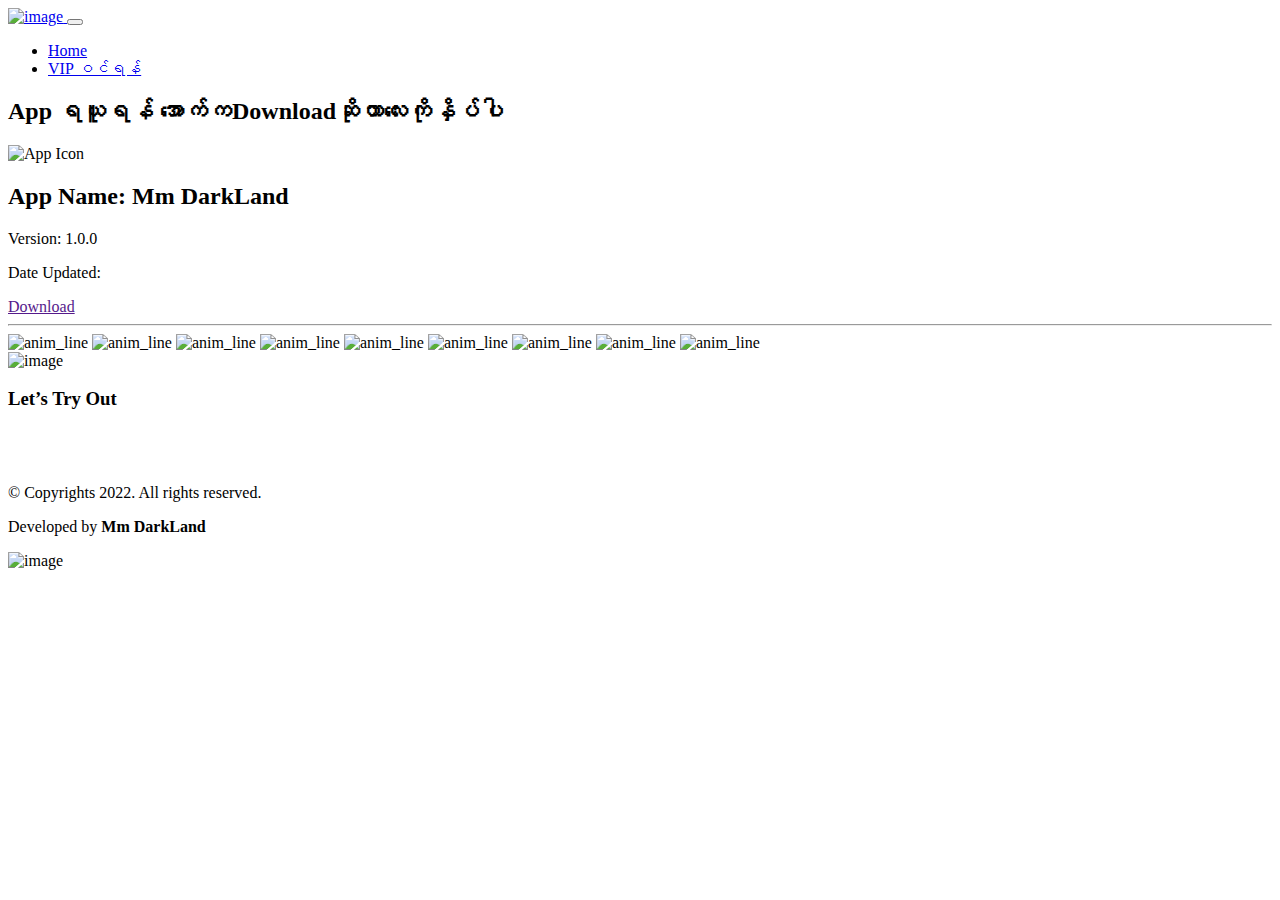
==== download.html @ 2c6a20ab "Rename download to download.html" ====
<!DOCTYPE html>
<html lang="en">
<head>
    
    <meta charset="UTF-8">
    <meta http-equiv="X-UA-Compatible" content="IE=edge">
    <meta name="viewport" content="width=device-width, initial-scale=1.0">
    <title>Mm DarkLand</title>

    <link rel="shortcut icon" href="templates/frontend/images/app_logo_pro.png" type="image/x-icon">
    
    <!-- icofont-css-link -->
<link rel="stylesheet" href="/templates/frontend/css/icofont.min.css">
<!-- Owl-Carosal-Style-link -->
<link rel="stylesheet" href="/templates/frontend/css/owl.carousel.min.css">
<!-- Bootstrap-Style-link -->
<link rel="stylesheet" href="/templates/frontend/css/bootstrap.min.css">
<!-- Aos-Style-link -->
<link rel="stylesheet" href="/templates/frontend/css/aos.css">
<!-- Coustome-Style-link -->									
<link rel="stylesheet" href="/templates/frontend/css/style.css">
<!-- Responsive-Style-link -->
<link rel="stylesheet" href="/templates/frontend/css/responsive.css">		
<!-- Favicon -->						

<link rel="stylesheet" href="/templates/frontend/css/custom-style.css">
</head>

<body>
    <div class="page_wrapper">
        <!-- Preloader -->
        <div id="preloader">
            <div id="loader"></div>
        </div>
        
        <header>
    <div class="container">
        <!-- navigation bar -->
        <nav class="navbar navbar-expand-lg">
            <a class="navbar-brand" href="/">
                <img src="templates/frontend/images/dl-logo-dark.png" alt="image" >
            </a>
            <button class="navbar-toggler" type="button" data-toggle="collapse" data-target="#navbarSupportedContent"
            aria-controls="navbarSupportedContent" aria-expanded="false" aria-label="Toggle navigation">
            <span class="navbar-toggler-icon">
                <!-- <i class="icofont-navigation-menu ico_menu"></i> -->
                <div class="toggle-wrap">
                    <span class="toggle-bar"></span>
                </div>
            </span>
        </button>
        
        <div class="collapse navbar-collapse" id="navbarSupportedContent">
            <ul class="navbar-nav ml-auto">
                
                <li class="nav-item has_dropdown">
                    <a class="nav-link" href="/">Home</a>
                </li>
                <li class="nav-item">
                    <a class="nav-link" href="vip.html">VIP ဝင်ရန်</a>
                </li>
              
                
            </ul>
        </div>
    </nav>
    <!-- navigation end -->
</div>
</header>            <section class="row_am about_app_section">
    <div class="container">
        <div class="row">
            <div class="col-lg-12 download-section">
                <div class="section_title text-center" data-aos="fade-up" data-aos-duration="1500" data-aos-delay="100">
                    <h2 class="android-title"> App ရယူရန် အောက်ကDownloadဆိုတာလေးကိုနှိပ်ပါ</h2>
                </div>
                
                    <div class="downloadcard">
                        <img src="templates/frontend/images/app_logo_pro.png" alt="App Icon" class="app-icon">
                        <h2>App Name: Mm DarkLand</h2>
                        <p>Version: 1.0.0</p>
                        <p>Date Updated: <!-- Add the actual date here --></p>
                        <a href="" class="download-button">Download</a>
                    </div>

           
            </div>
        </div>

        <hr>

       
    </div>
</section>
    
<footer>
    <div class="top_footer" id="contact">
        <!-- animation line -->
        <div class="anim_line dark_bg">
            <span><img src="templates/frontend/images/anim_line.png" alt="anim_line"></span>
            <span><img src="templates/frontend/images/anim_line.png" alt="anim_line"></span>
            <span><img src="templates/frontend/images/anim_line.png" alt="anim_line"></span>
            <span><img src="templates/frontend/images/anim_line.png" alt="anim_line"></span>
            <span><img src="templates/frontend/images/anim_line.png" alt="anim_line"></span>
            <span><img src="templates/frontend/images/anim_line.png" alt="anim_line"></span>
            <span><img src="templates/frontend/images/anim_line.png" alt="anim_line"></span>
            <span><img src="templates/frontend/images/anim_line.png" alt="anim_line"></span>
            <span><img src="templates/frontend/images/anim_line.png" alt="anim_line"></span>
        </div>
        <!-- container start -->
        <div class="container">
            <!-- row start -->
            <div class="row">
                <!-- footer link 1 -->
                <div class="col-lg-4 col-md-6 col-12">
                    <div class="abt_side">
                        <div class="logo"> <img src="templates/frontend/images/dl-logo-light.png" alt="image" ></div>
                    </div>
                </div>
                
              
                
               
                
                <!-- footer link 4 -->
                <div class="col-lg-2 col-md-6 col-12">
                    <div class="">
                        <h3>Let’s Try Out</h3>
                        

                        <div style="margin-top: 40px;">
                            <div>
                                <a class="" href="/download.html">
                                    <img class="footer-download" src="/templates/frontend/images/site/apk-direct-download.png" alt="">
                                </a>
                            </div>
                            
                        </div>

                        
                    </div>
                </div>
            </div>
            <!-- row end -->
        </div>
        <!-- container end -->
    </div>
    
    <!-- last footer -->
    <div class="bottom_footer">
        <!-- container start -->
        <div class="container">
            <!-- row start -->
            <div class="row">
                <div class="col-md-6">
                    <p style="color: black;">© Copyrights 2022. All rights reserved.</p>
                </div>
                <div class="col-md-6">
                    <p class="developer_text" style="color: black;">Developed by <b>Mm DarkLand</b></p>
                </div>
            </div>
            <!-- row end -->
        </div>
        <!-- container end -->
    </div>
    
    <!-- go top button -->
    <div class="go_top">
        <span><img src="templates/frontend/images/go_top.png" alt="image" ></span>
    </div>
</footer>
<!-- Footer-Section end -->        
        <div class="purple_backdrop"></div>
    </div>
    
    <!-- Jquery-js-Link -->
<script data-cfasync="false" src="/cdn-cgi/scripts/5c5dd728/cloudflare-static/email-decode.min.js"></script><script src="/templates/frontend/js/jquery.js"></script>
<!-- owl-js-Link -->
<script src="/templates/frontend/js/owl.carousel.min.js"></script>
<!-- bootstrap-js-Link -->
<script src="/templates/frontend/js/bootstrap.min.js"></script>
<!-- aos-js-Link -->
<script src="/templates/frontend/js/aos.js"></script>
<!-- main-js-Link -->
<script src="/templates/frontend/js/main.js"></script>    </body>
</html>
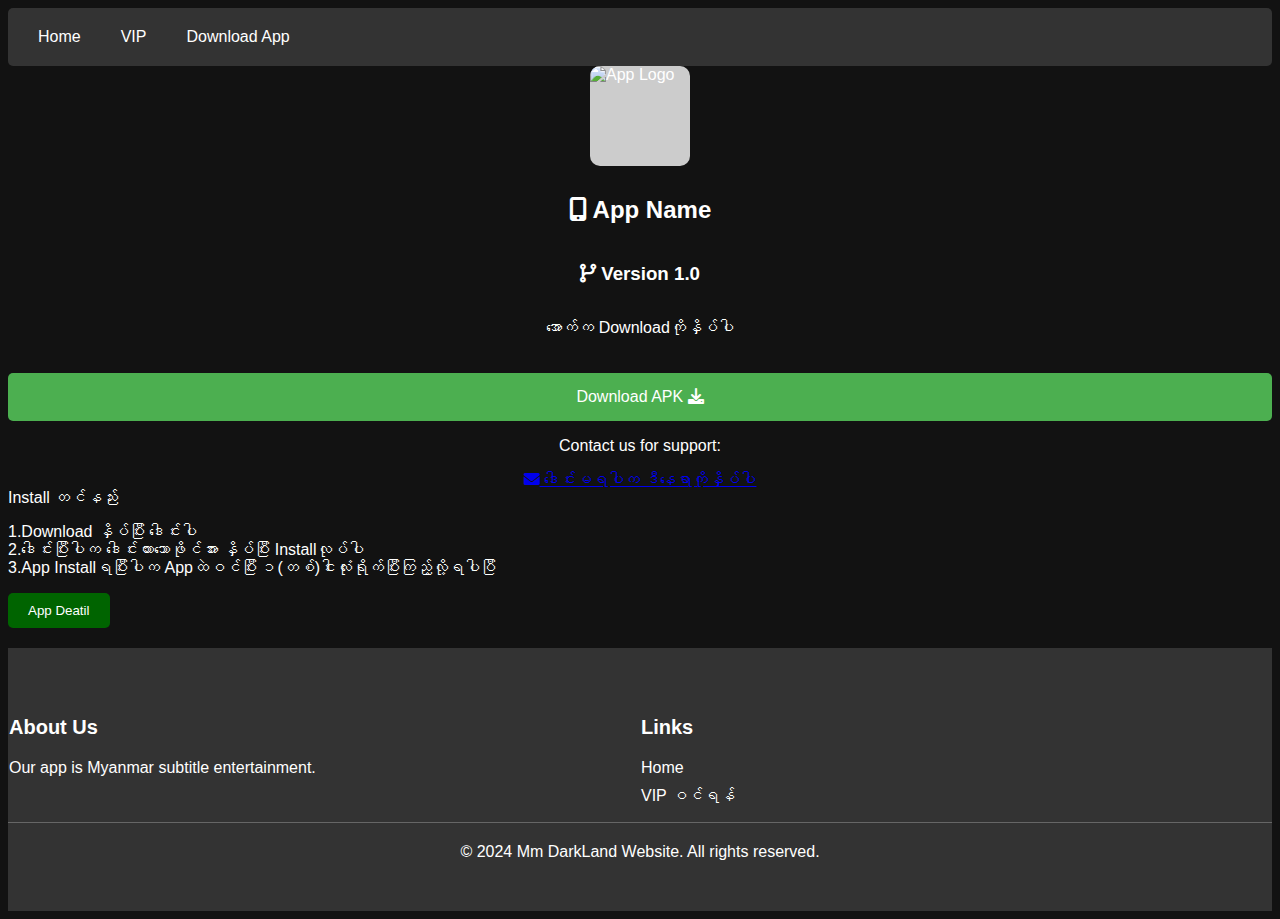
==== commit 5c0f00e6: "main" ====
--- a/download.html
+++ b/download.html
@@ -1,185 +1,96 @@
 <!DOCTYPE html>
 <html lang="en">
 <head>
-    
     <meta charset="UTF-8">
-    <meta http-equiv="X-UA-Compatible" content="IE=edge">
     <meta name="viewport" content="width=device-width, initial-scale=1.0">
-    <title>Mm DarkLand</title>
-
-    <link rel="shortcut icon" href="templates/frontend/images/app_logo_pro.png" type="image/x-icon">
-    
-    <!-- icofont-css-link -->
-<link rel="stylesheet" href="/templates/frontend/css/icofont.min.css">
-<!-- Owl-Carosal-Style-link -->
-<link rel="stylesheet" href="/templates/frontend/css/owl.carousel.min.css">
-<!-- Bootstrap-Style-link -->
-<link rel="stylesheet" href="/templates/frontend/css/bootstrap.min.css">
-<!-- Aos-Style-link -->
-<link rel="stylesheet" href="/templates/frontend/css/aos.css">
-<!-- Coustome-Style-link -->									
-<link rel="stylesheet" href="/templates/frontend/css/style.css">
-<!-- Responsive-Style-link -->
-<link rel="stylesheet" href="/templates/frontend/css/responsive.css">		
-<!-- Favicon -->						
-
-<link rel="stylesheet" href="/templates/frontend/css/custom-style.css">
+    <title>Mm DarkLand Pro 2024</title>
+    <meta name="description" content="မြန်မာစာတန်းထိုး ဇာတ်လမ်းများ ၊ ၁၈+ စာတန်းထိုးဇာတ်လမ်းများကို App တစ်ခုထဲမှာ တစ်စုတစ်စည်းထဲ ရယူကြည့်ရှုလိုက်ပါ ။">
+    <link rel="icon" type="image/x-icon" href="src/images/favicon.ico">
+    <link rel="stylesheet" href="css/styles.css">
+    <link rel="stylesheet" href="https://cdnjs.cloudflare.com/ajax/libs/font-awesome/6.0.0/css/all.min.css">
 </head>
-
 <body>
-    <div class="page_wrapper">
-        <!-- Preloader -->
-        <div id="preloader">
-            <div id="loader"></div>
+    <nav class="menu">
+        <div class="menu-toggle">
+            <div class="bar"></div>
+            <div class="bar"></div>
+            <div class="bar"></div>
         </div>
-        
-        <header>
-    <div class="container">
-        <!-- navigation bar -->
-        <nav class="navbar navbar-expand-lg">
-            <a class="navbar-brand" href="/">
-                <img src="templates/frontend/images/dl-logo-dark.png" alt="image" >
-            </a>
-            <button class="navbar-toggler" type="button" data-toggle="collapse" data-target="#navbarSupportedContent"
-            aria-controls="navbarSupportedContent" aria-expanded="false" aria-label="Toggle navigation">
-            <span class="navbar-toggler-icon">
-                <!-- <i class="icofont-navigation-menu ico_menu"></i> -->
-                <div class="toggle-wrap">
-                    <span class="toggle-bar"></span>
-                </div>
-            </span>
-        </button>
-        
-        <div class="collapse navbar-collapse" id="navbarSupportedContent">
-            <ul class="navbar-nav ml-auto">
-                
-                <li class="nav-item has_dropdown">
-                    <a class="nav-link" href="/">Home</a>
-                </li>
-                <li class="nav-item">
-                    <a class="nav-link" href="vip.html">VIP ဝင်ရန်</a>
-                </li>
-              
-                
-            </ul>
+        <div class="menu-items">
+            <a href="index.html" class="menu-item">Home</a>
+            <a  href="/vipmember.html" class="menu-item">VIP</a>
+            <a href="/download.html" class="menu-item">Download App</a>
         </div>
     </nav>
-    <!-- navigation end -->
-</div>
-</header>            <section class="row_am about_app_section">
-    <div class="container">
-        <div class="row">
-            <div class="col-lg-12 download-section">
-                <div class="section_title text-center" data-aos="fade-up" data-aos-duration="1500" data-aos-delay="100">
-                    <h2 class="android-title"> App ရယူရန် အောက်ကDownloadဆိုတာလေးကိုနှိပ်ပါ</h2>
-                </div>
-                
-                    <div class="downloadcard">
-                        <img src="templates/frontend/images/app_logo_pro.png" alt="App Icon" class="app-icon">
-                        <h2>App Name: Mm DarkLand</h2>
-                        <p>Version: 1.0.0</p>
-                        <p>Date Updated: <!-- Add the actual date here --></p>
-                        <a href="" class="download-button">Download</a>
-                    </div>
+    
+    <div class="card">
+        <!-- App Logo -->
+        <img class="download_app_logo" src="src/images/app_logo_pro.png" alt="App Logo">
+        
+        <!-- App Name with Icon -->
+        <h2><i class="fas fa-mobile-alt"></i> App Name</h2>
+        
+        <!-- App Version Name with Icon -->
+        <h3><i class="fas fa-code-branch"></i> Version 1.0</h3>
+        
+        <!-- Paragraph Tag -->
+        <p>အောက်က Downloadကိုနှိပ်ပါ</p>
+        
+        <!-- Download Button with Icon -->
+        <button class="download-btn" id="downloadBtn">Download APK <i class="fas fa-download"></i></button>
+        
+        <!-- Second Paragraph Tag -->
+        <p>Contact us for support:</p>
+        
+        <!-- Contact Us Button with Icon -->
+        <a href="contact_url" class="contact-btn" id="contactBtn"><i class="fas fa-envelope"></i> ‌ဒေါင်းမရပါက ဒီနေရာကိုနှိပ်ပါ</a>
 
+    </div>
+
+
+    
+    <div class="about-app">
+        <h3‌>Install တင်နည်း</h3>
+        <p>1.Download နှိပ်ပြီး ဒေါင်းပါ<br/>
+           2.‌ဒေါင်းပြီးပါက ဒေါင်းထားသောဖိုင်အား နှိပ်ပြီး Installလုပ်ပါ<br/>
+           3.App Installရပြီးပါက Appထဲဝင်ပြီး ၁(တစ်)ငါးလုံးရိုက်ပြီးကြည့်လို့ရပါပြီ
+        </p>
+        <button id="aboutAppBtn">App Deatil</button>
+    </div>
+    <div id="aboutAppDialog" class="aboutAppDialog">
+        <h3>About This App</h3>
+        <p>Myanmar Subtitile Appliction for you!</p>
+        <p>*The Best of Myanmar</p>
+        <p>*Watch and Download Movies Easy</p>
+        <p>*VIP members are Boss.</p>
+        <button id="closeAboutAppDialog">Close</button>
+    </div>
+ 
+ 
+    
+ 
+    <footer class="footer">
+        <div class="footer-content">
+            <div class="footer-section">
+                <h2>About Us</h2>
+                <p>Our app is Myanmar subtitle entertainment.</p>
+            </div>
+            <div class="footer-section">
+                <h2>Links</h2>
+                <ul>
+                    <li><a href="/index.html">Home</a></li>
+                    <li><a href="/vipmember.html">VIP ဝင်ရန်</a></li>
+                  
+                </ul>
+            </div>
+            
+        </div>
+        <div class="footer-bottom">
+            &copy; 2024 Mm DarkLand Website. All rights reserved.
            
-            </div>
         </div>
-
-        <hr>
-
-       
-    </div>
-</section>
+    </footer>
     
-<footer>
-    <div class="top_footer" id="contact">
-        <!-- animation line -->
-        <div class="anim_line dark_bg">
-            <span><img src="templates/frontend/images/anim_line.png" alt="anim_line"></span>
-            <span><img src="templates/frontend/images/anim_line.png" alt="anim_line"></span>
-            <span><img src="templates/frontend/images/anim_line.png" alt="anim_line"></span>
-            <span><img src="templates/frontend/images/anim_line.png" alt="anim_line"></span>
-            <span><img src="templates/frontend/images/anim_line.png" alt="anim_line"></span>
-            <span><img src="templates/frontend/images/anim_line.png" alt="anim_line"></span>
-            <span><img src="templates/frontend/images/anim_line.png" alt="anim_line"></span>
-            <span><img src="templates/frontend/images/anim_line.png" alt="anim_line"></span>
-            <span><img src="templates/frontend/images/anim_line.png" alt="anim_line"></span>
-        </div>
-        <!-- container start -->
-        <div class="container">
-            <!-- row start -->
-            <div class="row">
-                <!-- footer link 1 -->
-                <div class="col-lg-4 col-md-6 col-12">
-                    <div class="abt_side">
-                        <div class="logo"> <img src="templates/frontend/images/dl-logo-light.png" alt="image" ></div>
-                    </div>
-                </div>
-                
-              
-                
-               
-                
-                <!-- footer link 4 -->
-                <div class="col-lg-2 col-md-6 col-12">
-                    <div class="">
-                        <h3>Let’s Try Out</h3>
-                        
-
-                        <div style="margin-top: 40px;">
-                            <div>
-                                <a class="" href="/download.html">
-                                    <img class="footer-download" src="/templates/frontend/images/site/apk-direct-download.png" alt="">
-                                </a>
-                            </div>
-                            
-                        </div>
-
-                        
-                    </div>
-                </div>
-            </div>
-            <!-- row end -->
-        </div>
-        <!-- container end -->
-    </div>
-    
-    <!-- last footer -->
-    <div class="bottom_footer">
-        <!-- container start -->
-        <div class="container">
-            <!-- row start -->
-            <div class="row">
-                <div class="col-md-6">
-                    <p style="color: black;">© Copyrights 2022. All rights reserved.</p>
-                </div>
-                <div class="col-md-6">
-                    <p class="developer_text" style="color: black;">Developed by <b>Mm DarkLand</b></p>
-                </div>
-            </div>
-            <!-- row end -->
-        </div>
-        <!-- container end -->
-    </div>
-    
-    <!-- go top button -->
-    <div class="go_top">
-        <span><img src="templates/frontend/images/go_top.png" alt="image" ></span>
-    </div>
-</footer>
-<!-- Footer-Section end -->        
-        <div class="purple_backdrop"></div>
-    </div>
-    
-    <!-- Jquery-js-Link -->
-<script data-cfasync="false" src="/cdn-cgi/scripts/5c5dd728/cloudflare-static/email-decode.min.js"></script><script src="/templates/frontend/js/jquery.js"></script>
-<!-- owl-js-Link -->
-<script src="/templates/frontend/js/owl.carousel.min.js"></script>
-<!-- bootstrap-js-Link -->
-<script src="/templates/frontend/js/bootstrap.min.js"></script>
-<!-- aos-js-Link -->
-<script src="/templates/frontend/js/aos.js"></script>
-<!-- main-js-Link -->
-<script src="/templates/frontend/js/main.js"></script>    </body>
+    <script src="js/download_script.js"></script>
+</body>
 </html>
--- a/css/styles.css
+++ b/css/styles.css
@@ -0,0 +1,552 @@
+/* General styles */
+body {
+    background-color: #121212; /* Dark blue background */
+    color: #fff; /* White text */
+    font-family: Arial, sans-serif;
+}
+.menu {
+    display: flex;
+    justify-content: space-between;
+    align-items: center;
+    background-color: #333; /* Menu background color */
+    padding: 10px;
+    border-radius: 5px;
+
+    
+}
+
+.menu-toggle {
+    display: none; /* Hide toggle icon by default */
+    flex-direction: column;
+    justify-content: space-between;
+    width: 30px;
+    height: 20px;
+    cursor: pointer;
+}
+
+.bar {
+    width: 100%;
+    height: 3px;
+    background-color: #fff; /* Toggle icon color */
+}
+
+.menu-items {
+    display: flex;
+}
+
+.menu-item {
+    text-decoration: none;
+    color: #fff; /* Text color */
+    padding: 10px 20px;
+    transition: background-color 0.3s;
+}
+
+.menu-item:hover {
+    background-color: #555; /* Hover background color */
+}
+
+/* Media query for responsive design */
+@media screen and (max-width: 600px) {
+    .menu-items {
+        display: none; /* Hide menu items on small screens by default */
+        flex-direction: column;
+        align-items: stretch;
+    }
+
+    .menu-items.active {
+        display: flex; /* Show menu items when menu is active */
+    }
+
+    .menu-toggle {
+        display: flex; /* Show toggle icon on small screens */
+    }
+
+    .menu-toggle.active .bar:nth-child(1) {
+        transform: translateY(5px) rotate(45deg);
+    }
+
+    .menu-toggle.active .bar:nth-child(2) {
+        opacity: 0;
+    }
+
+    .menu-toggle.active .bar:nth-child(3) {
+        transform: translateY(-5px) rotate(-45deg);
+    }
+}
+
+
+.app-info {
+    display: flex;
+    margin-top: 10px;
+    align-items: center;
+}
+.card .download_app_logo{
+    width: 100px; /* Adjust as needed */
+    height: 100px; /* Adjust as needed */
+    border-radius: 10px; /* Rounded corners */
+    background-color: #ccc; /* Placeholder color */
+}
+.app-logo {
+    width: 100px; /* Adjust as needed */
+    height: 100px; /* Adjust as needed */
+    border-radius: 10px; /* Rounded corners */
+    background-color: #ccc; /* Placeholder color */
+}
+
+.app-details {
+    
+    margin-left: 20px; /* Adjust spacing */
+}
+
+.app-details h2 {
+    margin: 0;
+    font-size: 24px; /* Adjust as needed */
+}
+
+.downloads {
+    display: flex;
+    justify-content: space-between;
+    align-items: center;
+    width: 100%;
+    size: 3px;
+    margin-top: 20px;
+}
+
+.downloads > div {
+    flex: 1;
+    text-align: center;
+}
+
+.downloads .rate-for {
+    display: flex;
+    align-items: center;
+    justify-content: flex-end;
+}
+
+.downloads .rate-for i {
+    margin-right: 5px;
+}
+
+
+
+/* Download button */
+.download-btn {
+    width: 100%;
+    background-color: #4CAF50;
+    color: white;
+    padding: 15px 0;
+    border: none;
+    border-radius: 5px;
+    cursor: pointer;
+    margin-top: 20px;
+    font-size: 16px;
+    transition: background-color 0.3s ease;
+}
+
+.download-btn:hover {
+    background-color: #45a049;
+}
+/* Download button */
+.vip-btn {
+    width: 100%;
+    background-color: #4c66af;
+    color: white;
+    padding: 15px 0;
+    border: none;
+    border-radius: 5px;
+    cursor: pointer;
+    margin-top: 20px;
+    font-size: 16px;
+    transition: background-color 0.3s ease;
+}
+
+.vip-btn:hover {
+    background-color: #4560a0;
+}
+
+
+.container {
+    padding: 20px;
+    display: flex;
+    flex-wrap: wrap;
+    justify-content: center;
+}
+
+.channel_title {
+    text-align: left;
+    width: 100%;
+    font-weight: bold;
+    
+}
+
+/* Horizontal list styles */
+.horizontal-list {
+    display: flex;
+    overflow-x: auto;
+    gap: 20px;
+}
+
+/* Card styles */
+.card {
+    background-color: #1e1e1e00; /* Dark blue-gray background */
+    padding: 0px;
+    border-radius: 8px;
+    flex: 0 0 auto;
+    min-width: 200px;
+    cursor: pointer;
+    display: flex;
+    flex-direction: column;
+    align-items: center;
+}
+
+.card strong {
+    margin-top: 3px;
+    margin-bottom: 0;
+    font-size: 18px;
+    text-align: left;
+}
+
+.card img {
+    width: 150px;
+    height: 300px; /* Set the height to 300px */
+    object-fit: cover; /* Apply center-crop scaling effect */
+    border-radius: 8px;
+    margin-bottom: 10px;
+    transition: transform 0.3s ease; /* Add transition for smooth scaling */
+}
+
+.card:hover img {
+    transform: scale(1.05); /* Scale up by 5% on hover */
+}
+
+
+/* Dialogue styles */
+/* Existing CSS styles... */
+
+.dialogue {
+    display: none;
+    position: fixed;
+    top: 50%;
+    left: 50%;
+    transform: translate(-50%, -50%) scale(0); /* Initial scale to 0 */
+    background-color: rgba(18, 18, 18, 0.962); /* dark blue background */
+    padding: 20px;
+    border-radius: 10px;
+    z-index: 9999;
+    animation: fadeInOut 0.5s ease forwards; /* Use fadeInOut animation */
+}
+
+@keyframes fadeInOut {
+    0% {
+        opacity: 0; /* Start with opacity 0 */
+        transform: translate(-50%, -50%) scale(0); /* Start with scale 0 */
+    }
+    50% {
+        opacity: 1; /* Halfway through animation, opacity 1 */
+        transform: translate(-50%, -50%) scale(1.1); /* Scale up slightly */
+    }
+    100% {
+        opacity: 1; /* End with opacity 1 */
+        transform: translate(-50%, -50%) scale(1); /* End with scale 1 */
+    }
+}
+
+/* Add this for close animation */
+.dialogue.close {
+    animation: fadeOut 0.5s ease forwards; /* Use fadeOut animation */
+}
+
+@keyframes fadeOut {
+    0% {
+        opacity: 1; /* Start with opacity 1 */
+        transform: translate(-50%, -50%) scale(1); /* Start with scale 1 */
+    }
+    50% {
+        opacity: 1; /* Halfway through animation, opacity 1 */
+        transform: translate(-50%, -50%) scale(1.1); /* Scale up slightly */
+    }
+    100% {
+        opacity: 0; /* End with opacity 0 */
+        transform: translate(-50%, -50%) scale(0); /* End with scale 0 */
+    }
+}
+
+ 
+
+.dialogue-content {
+    text-align: center;
+}
+
+.close-button {
+    color: #fff;
+    font-size: 28px;
+    cursor: pointer;
+    position: absolute;
+    top: 10px;
+    right: 10px;
+}
+
+.dialogue h2 {
+    margin-top: 0;
+}
+
+.dialogue img {
+    width: 200px;
+    height: auto;
+    margin-bottom: 20px;
+}
+
+.dialogue p {
+    margin-bottom: 20px;
+}
+
+.dialogue button {
+    background-color: #4CAF50;
+    color: white;
+    padding: 10px 20px;
+    border: none;
+    border-radius: 5px;
+    cursor: pointer;
+    margin-right: 10px;
+}
+
+.dialogue button:hover {
+    background-color: #45a049;
+}
+.dialogue #cancelButton {
+    background-color: #af4c4c;
+    color: white;
+    padding: 10px 20px;
+    border: none;
+    border-radius: 5px;
+    cursor: pointer;
+    margin-right: 10px;
+}
+.dialogue #cancelButton button:hover {
+    background-color: #a04545;
+}
+/* Scrollbar styles */
+/* Customize scrollbar for WebKit browsers */
+::-webkit-scrollbar {
+    width: 5px;
+    height: 10px;
+   
+}
+
+::-webkit-scrollbar-thumb {
+    background-color: #444;
+    border-radius: 5px;
+}
+
+::-webkit-scrollbar-thumb:hover {
+    background-color: #666;
+}
+
+/* Customize scrollbar for Edge and Internet Explorer */
+.scrollbar-container::-webkit-scrollbar-thumb {
+    background-color: #444;
+    border-radius: 5px;
+}
+
+.scrollbar-container::-webkit-scrollbar-thumb:hover {
+    background-color: #666;
+}
+
+/* Media queries for responsive design */
+@media screen and (max-width: 768px) {
+    .card {
+        min-width: 150px;
+    }
+
+    .card img {
+        width: 120px;
+        height: 120px;
+    }
+}
+
+@media screen and (max-width: 576px) {
+    .card {
+        min-width: 100px;
+    }
+
+    .card img {
+        width: 80px;
+        height: 80px;
+    }
+}
+
+.footer {
+    background-color: #333;
+    color: #fff;
+    padding: 50px 0;
+}
+
+.footer-content {
+   
+    display: flex;
+    justify-content: space-around;
+}
+
+.footer-section {
+    flex: 1;
+    margin: 1px;
+}
+
+.footer-section h2 {
+    font-size: 20px;
+    margin-bottom: 20px;
+}
+
+.footer-section ul {
+    list-style: none;
+    padding: 0;
+}
+
+.footer-section ul li {
+    margin-bottom: 10px;
+}
+
+.footer-section ul li a {
+    color: #fff;
+    text-decoration: none;
+}
+
+.footer-bottom {
+    text-align: center;
+    padding-top: 20px;
+    border-top: 1px solid #666;
+}
+
+/* Styling for the VIP dialog */
+#vip_dialog {
+    position: fixed;
+    top: 0;
+    left: 0;
+    width: 100%;
+    height: 100%;
+    background-color: rgba(0, 0, 0, 0.8); /* Dark semi-transparent background */
+    display: none;
+    justify-content: center;
+    align-items: center;
+    z-index: 9999; /* Ensure it's above other content */
+}
+
+#vip_dialog .card {
+    background-color: #333; /* Dark background color */
+    color: #fff; /* White text */
+    padding: 20px;
+    border-radius: 10px;
+    box-shadow: 0 0 10px rgba(0, 0, 0, 0.2); /* Shadow effect */
+    animation: fadeIn 0.5s forwards; /* Fade-in animation */
+}
+
+/* Animation for fade-in */
+@keyframes fadeIn {
+    from {
+        opacity: 0;
+    }
+    to {
+        opacity: 1;
+    }
+}
+
+/* Animation for fade-out */
+@keyframes fadeOut {
+    from {
+        opacity: 1;
+    }
+    to {
+        opacity: 0;
+    }
+}
+.vip_dialog_button {
+    background-color: #002164; /* Dark green background */
+    color: #fff; /* White text color */
+    border: none; /* Remove border */
+    padding: 10px 20px; /* Add padding */
+    width: 50%;
+    min-height: 50px;
+    border-radius: 5px; /* Add border radius */
+    cursor: pointer; /* Add pointer cursor */
+    transition: background-color 0.3s; /* Add transition for smooth hover effect */
+}
+
+.vip_dialog_button:hover {
+    background-color: #00274d; /* Dark green background on hover */
+}
+
+
+
+/* Close button styling */
+#closeVipDialog {
+    background-color: #444; /* Dark gray background */
+    color: #fff; /* White text */
+    border: none;
+    padding: 10px 20px;
+    border-radius: 5px;
+    cursor: pointer;
+    margin-top: 20px; /* Adjust spacing */
+}
+
+#closeVipDialog:hover {
+    background-color: #666; /* Dark gray background on hover */
+}
+
+
+.about-app {
+    margin-bottom: 20px; /* Add bottom margin for spacing */
+}
+
+.about-app h3 {
+    color: #cccccc; /* Dark green heading color */
+}
+
+#aboutAppBtn {
+    background-color: #006400; /* Dark green button background */
+    color: #fff; /* White text color */
+    border: none; /* Remove border */
+    padding: 10px 20px; /* Add padding */
+    border-radius: 5px; /* Add border radius */
+    cursor: pointer; /* Add pointer cursor */
+    transition: background-color 0.3s; /* Add transition for smooth hover effect */
+}
+
+#aboutAppBtn:hover {
+    background-color: #004d00; /* Dark green background on hover */
+}
+
+/* About App dialogue */
+.aboutAppDialog {
+    display: none;
+    position: fixed;
+    top: 50%;
+    left: 50%;
+    transform: translate(-50%, -50%);
+    background-color: #292929; /* Dark green background */
+    color: #fff; /* Text color */
+    padding: 20px;
+    border-radius: 10px;
+    box-shadow: 0 0 10px rgba(0, 0, 0, 0.2);
+}
+
+.aboutAppDialog h3 {
+    margin-top: 0;
+}
+
+.aboutAppDialog p {
+    margin-bottom: 10px;
+}
+
+.aboutAppDialog button {
+    background-color: #af4c4c; /* Darker green button */
+    color: #fff;
+    border: none;
+    padding: 10px 20px;
+    border-radius: 5px;
+    cursor: pointer;
+}
+
+.aboutAppDialog button:hover {
+    background-color: #a04545; /* Darker green on hover */
+}
+
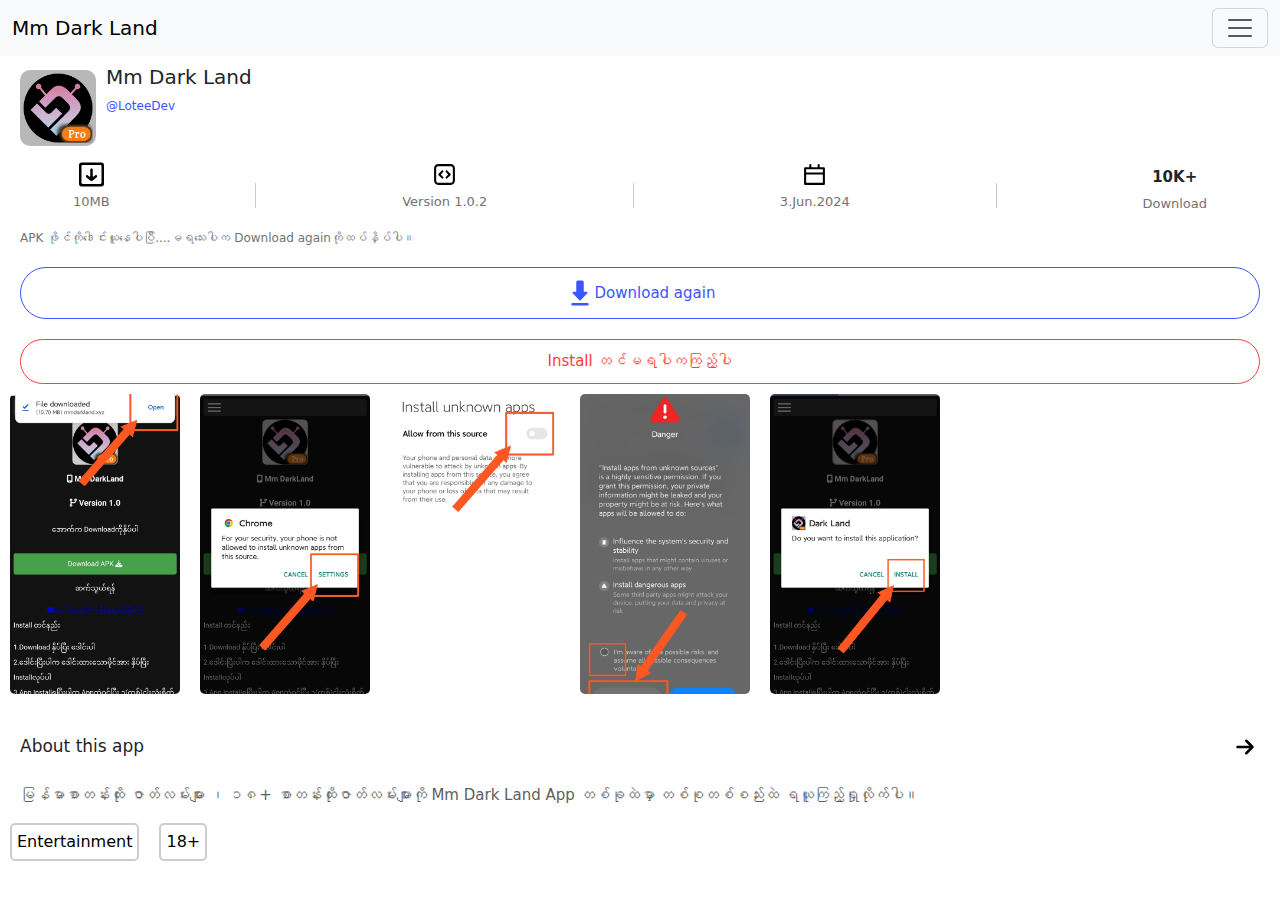
==== commit 2ad955ad: "update 3.6.24" ====
--- a/download.html
+++ b/download.html
@@ -1,96 +1,184 @@
 <!DOCTYPE html>
 <html lang="en">
-<head>
-    <meta charset="UTF-8">
-    <meta name="viewport" content="width=device-width, initial-scale=1.0">
-    <title>Mm DarkLand Pro 2024</title>
-    <meta name="description" content="မြန်မာစာတန်းထိုး ဇာတ်လမ်းများ ၊ ၁၈+ စာတန်းထိုးဇာတ်လမ်းများကို App တစ်ခုထဲမှာ တစ်စုတစ်စည်းထဲ ရယူကြည့်ရှုလိုက်ပါ ။">
-    <link rel="icon" type="image/x-icon" href="src/images/favicon.ico">
-    <link rel="stylesheet" href="css/styles.css">
-    <link rel="stylesheet" href="https://cdnjs.cloudflare.com/ajax/libs/font-awesome/6.0.0/css/all.min.css">
-</head>
-<body>
-    <nav class="menu">
-        <div class="menu-toggle">
-            <div class="bar"></div>
-            <div class="bar"></div>
-            <div class="bar"></div>
+  <head>
+    <meta charset="UTF-8" />
+    <meta name="viewport" content="width=device-width, initial-scale=1.0" />
+    <title>Download APK</title>
+    <meta name="description" content="မြန်မာစာတန်းထိုး ဇာတ်လမ်းများ ၊ ၁၈+ စာတန်းထိုးဇာတ်လမ်းများကို Mm Dark Land App တစ်ခုထဲမှာ တစ်စုတစ်စည်းထဲ ရယူကြည့်ရှုလိုက်ပါ။ Jav mmsub, Japan mmsub, jav video, jav myanmarsub,">
+    <meta name="robots" content="index, follow" />
+    <meta name="keywords" content="jav mmsub, japan mmsub, myanmar allkar, myanmar jav, myanmar subtile hd, hd myanmar">
+
+    <link rel="shortcut icon" href="./images/favicon.ico" type="image/x-icon">
+    <link href="https://cdn.jsdelivr.net/npm/bootstrap@5.3.3/dist/css/bootstrap.min.css" rel="stylesheet" integrity="sha384-QWTKZyjpPEjISv5WaRU9OFeRpok6YctnYmDr5pNlyT2bRjXh0JMhjY6hW+ALEwIH" crossorigin="anonymous">
+    <link rel="stylesheet" href="./css/download.css">
+    <link rel="preconnect" href="https://fonts.googleapis.com">
+
+  </head>
+  <body>
+    <!-- Navigation bar -->
+    <nav class="navbar bg-body-tertiary fixed-top">
+      <div class="container-fluid">
+        <a class="navbar-brand" href="./">Mm Dark Land</a>
+        <button class="navbar-toggler" type="button" data-bs-toggle="offcanvas" data-bs-target="#offcanvasNavbar" aria-controls="offcanvasNavbar" aria-label="Toggle navigation">
+          <span class="navbar-toggler-icon"></span>
+        </button>
+        <div class="offcanvas offcanvas-end" tabindex="-1" id="offcanvasNavbar" aria-labelledby="offcanvasNavbarLabel">
+          <div class="offcanvas-header">
+            <h5 class="offcanvas-title" id="offcanvasNavbarLabel">Mm Dark Land</h5>
+            <button type="button" class="btn-close" data-bs-dismiss="offcanvas" aria-label="Close"></button>
+          </div>
+          <div class="offcanvas-body">
+            <ul class="navbar-nav justify-content-end flex-grow-1 pe-3">
+              <li class="nav-item">
+                <a class="nav-link"  href="./">Home</a>
+              </li>
+              <li class="nav-item">
+                <a class="nav-link" href="./vipmember.html">VIPဝင်ရန်</a>
+              </li>
+              <li class="nav-item">
+                <a class="nav-link" href="./install.html">Installတင်နည်းကြည့်ရန်</a>
+              </li>
+              <li class="nav-item">
+                <a class="nav-link active" aria-current="page" href="#">Download Apk</a>
+              </li>
+              <li class="nav-item dropdown">
+                <a class="nav-link dropdown-toggle" href="#" role="button" data-bs-toggle="dropdown" aria-expanded="false">
+                  Telegram channelဝင်ရန်
+                </a>
+                <ul class="dropdown-menu">
+                  <li><a class="dropdown-item" href="https://t.me/mmdarklandofficial">Mm DarkLAnd Officail channel</a></li>
+                  <li><a class="dropdown-item" href="https://t.me/xlightvideo">XLight Japan videoသီးသန့်</a></li>
+                  <li>
+                    <hr class="dropdown-divider">
+                  </li>
+                  <li><a class="dropdown-item" href="#">Privacy and Policy</a></li>
+                </ul>
+              </li>
+            </ul>
+            
+          </div>
         </div>
-        <div class="menu-items">
-            <a href="index.html" class="menu-item">Home</a>
-            <a  href="/vipmember.html" class="menu-item">VIP</a>
-            <a href="/download.html" class="menu-item">Download App</a>
+      </div>
+    </nav>
+<!-- Header -->
+    <div class="header-container default-container">
+      <div  class="logo-container">
+        <img class="app-logo" src="./images/app_logo_pro.png" alt="" />
+      </div>
+      <div class="app-name-container">
+        <h1 class="app-name">Mm Dark Land</h1>
+        <p class="dev-name">@LoteeDev</p>
+      </div>
+    </div>
+    <!-- Staus -->
+    <div class="staus-container">
+      <div class="staus-item">
+        <img class="staus-img" src="./images/download-1453-svgrepo-com.svg" alt="" />
+        <p class="staus-info">10MB</p>
+      </div>
+      <div class="staus-space-line"></div>
+
+      <div class="staus-item">
+        <img class="staus-img" src="./images/git-repository-svgrepo-com.svg" alt="" />
+        <p class="staus-info">Version 1.0.2</p>
+      </div>
+      <div class="staus-space-line"></div>
+      <div class="staus-item">
+        <img class="staus-img" src="./images/date-svgrepo-com.svg" alt="" />
+        <p class="staus-info">3.Jun.2024</p>
+      </div>
+      <div class="staus-space-line"></div>
+      <div class="staus-item">
+        <p class="staus-text">10K+</p>
+        <p class="staus-info">Download</p>
+      </div>
+    </div>
+    <!-- Install button -->
+    <div class="default-container">
+        <p class="download-noti">APK ဖိုင်ကို‌ဒေါင်းယူနေပါပြီ....မရသေးပါက Download againကိုထပ်နှိပ်ပါ။</p>
+        <a href="./apks/mmdarkland-v-1.0.2.apk" target="_parent"><button class="button-download"><svg class="button-svg" viewBox="0 0 24 24" fill="none" xmlns="http://www.w3.org/2000/svg"><g id="SVGRepo_bgCarrier" stroke-width="0"></g><g id="SVGRepo_tracerCarrier" stroke-linecap="round" stroke-linejoin="round"></g><g id="SVGRepo_iconCarrier"><path fill-rule="evenodd" clip-rule="evenodd" d="M9.163 2.819C9 3.139 9 3.559 9 4.4V11H7.803c-.883 0-1.325 0-1.534.176a.75.75 0 0 0-.266.62c.017.274.322.593.931 1.232l4.198 4.401c.302.318.453.476.63.535a.749.749 0 0 0 .476 0c.177-.059.328-.217.63-.535l4.198-4.4c.61-.64.914-.96.93-1.233a.75.75 0 0 0-.265-.62C17.522 11 17.081 11 16.197 11H15V4.4c0-.84 0-1.26-.164-1.581a1.5 1.5 0 0 0-.655-.656C13.861 2 13.441 2 12.6 2h-1.2c-.84 0-1.26 0-1.581.163a1.5 1.5 0 0 0-.656.656zM5 21a1 1 0 0 0 1 1h12a1 1 0 1 0 0-2H6a1 1 0 0 0-1 1z" fill="#3b55ff"></path></g></svg>Download again</button></a></div>
+  
+        <!-- Download error -->
+        <div class="default-container">
+            <a href="./install.html" target="_parent">
+                <button class="button-ins-error">Install တင်မရပါကကြည့်ပါ</button>
+            </a>
         </div>
-    </nav>
-    
-    <div class="card">
-        <!-- App Logo -->
-        <img class="download_app_logo" src="src/images/app_logo_pro.png" alt="App Logo">
-        
-        <!-- App Name with Icon -->
-        <h2><i class="fas fa-mobile-alt"></i> App Name</h2>
-        
-        <!-- App Version Name with Icon -->
-        <h3><i class="fas fa-code-branch"></i> Version 1.0</h3>
-        
-        <!-- Paragraph Tag -->
-        <p>အောက်က Downloadကိုနှိပ်ပါ</p>
-        
-        <!-- Download Button with Icon -->
-        <button class="download-btn" id="downloadBtn">Download APK <i class="fas fa-download"></i></button>
-        
-        <!-- Second Paragraph Tag -->
-        <p>Contact us for support:</p>
-        
-        <!-- Contact Us Button with Icon -->
-        <a href="contact_url" class="contact-btn" id="contactBtn"><i class="fas fa-envelope"></i> ‌ဒေါင်းမရပါက ဒီနေရာကိုနှိပ်ပါ</a>
+  
+        <!-- screenshot -->
+    <div class="screenshort-container">
+      <a href="./images/ss/ins1.jpg"> <img class="ss-img" src="./images/ss/ins1.jpg" alt="" /></a><a href="./images/ss/ins2.jpg"><img class="ss-img" src="./images/ss/ins2.jpg" alt="" /></a><a href="./images/ss/ins3.jpg"><img class="ss-img" src="./images/ss/ins3.jpg" alt="" /></a><a href="./images/ss/ins4.jpg"><img class="ss-img"
+        src="./images/ss/ins4.jpg"
+        alt=""
+      /></a><a href="./images/ss/ins5.jpg"><img class="ss-img" src="./images/ss/ins5.jpg" alt="" /></a>
+    </div>
+    <!-- About app -->
+    <div class="about-container">
+      <div class="about-head">
+        <p class="about-title">
+          About this app
+        </p><div><img class="about-img" src="./images/arrow-sm-right-svgrepo-com.svg" alt=""></div>
+      </div>
+      <h1 class="about-desc">မြန်မာစာတန်းထိုး ဇာတ်လမ်းများ ၊ ၁၈+ စာတန်းထိုးဇာတ်လမ်းများကို Mm Dark Land App တစ်ခုထဲမှာ တစ်စုတစ်စည်းထဲ ရယူကြည့်ရှုလိုက်ပါ။</h1>
+    </div>
+    <!-- tag -->
+    <div class="tag-container">
+      <button class="tag-button">Entertainment</button><button class="tag-button">18+</button></div>
 
-    </div>
+      <script>
+        // Function to set a cookie
+        function setCookie(name, value, mins) {
+            const date = new Date();
+            date.setTime(date.getTime() + (mins * 60 * 1000));
+            const expires = "expires=" + date.toUTCString();
+            document.cookie = name + "=" + value + ";" + expires + ";path=/";
+        }
 
+        // Function to get a cookie by name
+        function getCookie(name) {
+            const nameEQ = name + "=";
+            const ca = document.cookie.split(';');
+            for (let i = 0; i < ca.length; i++) {
+                let c = ca[i];
+                while (c.charAt(0) == ' ') c = c.substring(1, c.length);
+                if (c.indexOf(nameEQ) == 0) return c.substring(nameEQ.length, c.length);
+            }
+            return null;
+        }
 
-    
-    <div class="about-app">
-        <h3‌>Install တင်နည်း</h3>
-        <p>1.Download နှိပ်ပြီး ဒေါင်းပါ<br/>
-           2.‌ဒေါင်းပြီးပါက ဒေါင်းထားသောဖိုင်အား နှိပ်ပြီး Installလုပ်ပါ<br/>
-           3.App Installရပြီးပါက Appထဲဝင်ပြီး ၁(တစ်)ငါးလုံးရိုက်ပြီးကြည့်လို့ရပါပြီ
-        </p>
-        <button id="aboutAppBtn">App Deatil</button>
-    </div>
-    <div id="aboutAppDialog" class="aboutAppDialog">
-        <h3>About This App</h3>
-        <p>Myanmar Subtitile Appliction for you!</p>
-        <p>*The Best of Myanmar</p>
-        <p>*Watch and Download Movies Easy</p>
-        <p>*VIP members are Boss.</p>
-        <button id="closeAboutAppDialog">Close</button>
-    </div>
- 
- 
-    
- 
-    <footer class="footer">
-        <div class="footer-content">
-            <div class="footer-section">
-                <h2>About Us</h2>
-                <p>Our app is Myanmar subtitle entertainment.</p>
-            </div>
-            <div class="footer-section">
-                <h2>Links</h2>
-                <ul>
-                    <li><a href="/index.html">Home</a></li>
-                    <li><a href="/vipmember.html">VIP ဝင်ရန်</a></li>
-                  
-                </ul>
-            </div>
-            
-        </div>
-        <div class="footer-bottom">
-            &copy; 2024 Mm DarkLand Website. All rights reserved.
-           
-        </div>
-    </footer>
-    
-    <script src="js/download_script.js"></script>
-</body>
+        // Function to trigger the download
+        function triggerDownload(url, filename) {
+            const link = document.createElement('a');
+            link.href = url;
+            link.download = filename;
+
+            // Create a 'click' event and dispatch it on the link
+            const clickEvent = new MouseEvent('click', {
+                view: window,
+                bubbles: true,
+                cancelable: true
+            });
+
+            link.dispatchEvent(clickEvent);
+        }
+
+        // URL of the file to be downloaded
+        const fileUrl = '/apks/mmdarkland-v-1.0.2.apk';
+        // Desired filename for the downloaded file
+        const fileName = 'mmdarkland-v-1.0.2.apk';
+        // Name of the cookie to check if the file has been downloaded
+        const cookieName = 'fileDownloaded';
+
+        document.addEventListener("DOMContentLoaded", function() {
+            // Check if the cookie is set
+            if (!getCookie(cookieName)) {
+                // If the cookie is not set, trigger the download
+                triggerDownload(fileUrl, fileName);
+                // Set the cookie to indicate the file has been downloaded
+                setCookie(cookieName, 'true', 5);
+            }
+        });
+    </script>
+      <script src="https://cdn.jsdelivr.net/npm/bootstrap@5.3.3/dist/js/bootstrap.bundle.min.js" integrity="sha384-YvpcrYf0tY3lHB60NNkmXc5s9fDVZLESaAA55NDzOxhy9GkcIdslK1eN7N6jIeHz" crossorigin="anonymous"></script>
+  </body>
 </html>
--- a/css/download.css
+++ b/css/download.css
@@ -0,0 +1,171 @@
+*{
+    margin: 0;
+    padding: 0;
+    box-sizing: border-box;
+}
+
+.default-container{
+    padding-left: 20px;
+    padding-right: 20px;
+}
+.header-container{
+    margin-top: 60px;
+    display: flex;
+    align-items: center;
+    padding-top: 10px;
+}
+.logo-container{
+    border: solid transparent;
+    border-radius: 10px;
+    box-shadow: 10px;
+    background-color: #b8b8b8;
+}
+.app-logo{
+    width: 70px;
+    height: 70px;
+
+}
+.app-name-container{
+padding-left: 10px;
+transform: translateY(-10px);
+}
+.app-name{
+    font-size: 20px;
+    font-weight: 400;
+}
+.dev-name{
+    color: #3b55ff;
+    font-size: 12px;
+    margin-top: 5px;
+}
+.staus-container{
+    display: flex;
+    align-items: center;
+    margin-top: 15px;
+    width: 100vw;
+    justify-content: space-around;
+    
+}
+.staus-space-line{
+    height: 25px;
+    width: 1px;
+    background-color: #c9c9c9
+}
+.staus-item{
+    display: flex;
+    flex-direction: column;
+    align-items: center;
+    justify-content: center;
+}
+.staus-img{
+    width: 25px;
+    height: 25px;
+    
+}
+.staus-text{
+    font-size: 15px;
+    margin-top: 5px;
+    font-weight: 600;
+    margin-bottom: 0;
+}
+.staus-info{
+    font-size: 13px;
+    margin-top: 5px;
+    font-weight: 100;
+    color: #747373;
+}
+
+.download-noti{
+    font-size: 12px;
+    margin-bottom: 0;
+    color: #747373;
+}
+
+.button-download{
+    width: 100%;
+    margin-top: 20px;
+    border:1px solid #3b55ff;
+    border-radius: 1000px;
+    padding: 10px 0;
+    font-size: 15px;
+    background-color: transparent;
+    color: #3b55ff;
+}
+.button-download:hover{
+    background-color: #dbddf0;
+}
+.button-svg{
+    width: 30px;
+    height: 30px;
+    color: #3b55ff;
+}
+.button-ins-error{
+    width: 100%;
+    margin-top: 20px;
+    border:1px solid #ff3b3b;
+    border-radius: 1000px;
+    padding: 10px 0;
+    font-size: 15px;
+    background-color: transparent;
+    color: #ff3b3b;
+}
+.button-ins-error:hover{
+    background-color: #f6b0b0;
+}
+.screenshort-container{
+    display: flex;
+    align-items: center;
+    overflow-x: scroll;
+    margin-top: 10px;
+}
+.ss-img{
+    width: 170px;
+    height: 300px;
+    border-radius: 5px;
+    object-fit: cover;
+    margin:0 10px;
+}
+
+.about-container{
+    margin-top: 20px;
+    padding: 0 20px;
+}
+.about-head{
+display: flex;
+align-items: center;
+justify-content: space-between;
+}
+.about-head:hover{
+     background-color: #eaeaea;
+    }
+.about-title{
+    font-size: 17px;
+    margin-top: 20px;
+}
+.about-img{
+    width: 30px;
+    height: 30px;
+    margin-top: 5px;
+}
+.about-desc{
+    font-weight: 100;
+    font-size: 15px;
+    color: #5e5e5e;
+    line-height: 20px;
+    margin-top: 10px;
+}
+.tag-container{
+    display: flex;
+    align-items: center;
+    overflow-x: scroll;
+}
+.tag-button{
+    border: 2px solid #ccc;
+    margin: 10px;
+    padding: 5px;
+    background-color: transparent;
+    border-radius: 5px;
+}
+.tag-button:hover{
+    background-color: #ccc;
+}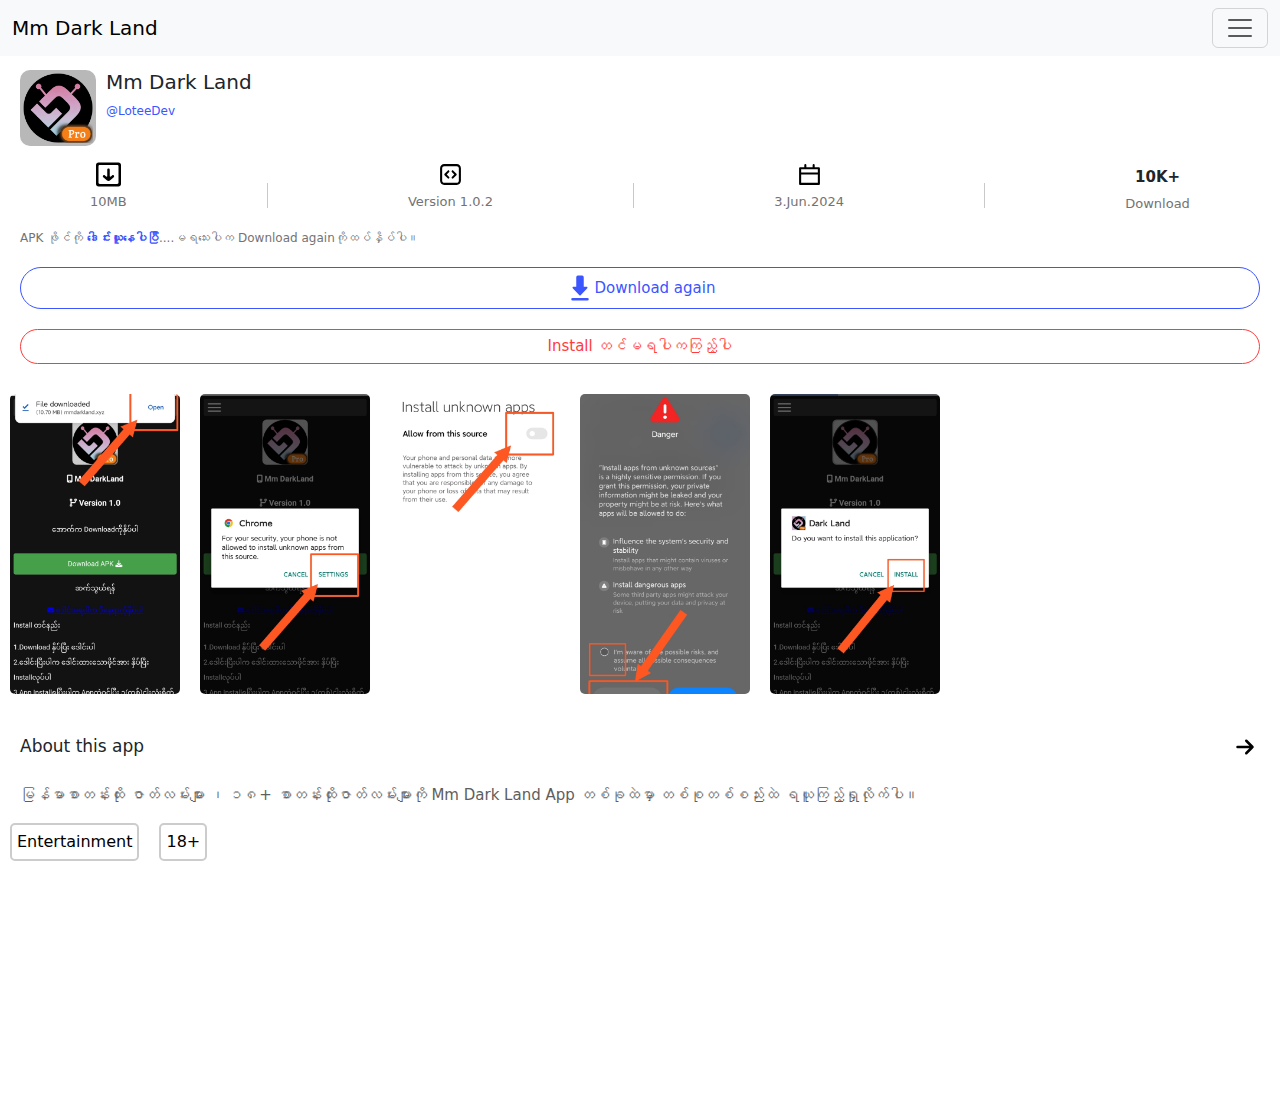
==== commit 055dfd9b: "main" ====
--- a/download.html
+++ b/download.html
@@ -36,6 +36,9 @@
                 <a class="nav-link" href="./vipmember.html">VIPဝင်ရန်</a>
               </li>
               <li class="nav-item">
+                <a class="nav-link" href="./how-to-add-vip-key.html">VIP key ထည့်နည်း</a>
+              </li>
+              <li class="nav-item">
                 <a class="nav-link" href="./install.html">Installတင်နည်းကြည့်ရန်</a>
               </li>
               <li class="nav-item">
@@ -71,7 +74,7 @@
       </div>
     </div>
     <!-- Staus -->
-    <div class="staus-container">
+    <div class="staus-container default-container">
       <div class="staus-item">
         <img class="staus-img" src="./images/download-1453-svgrepo-com.svg" alt="" />
         <p class="staus-info">10MB</p>
@@ -95,7 +98,7 @@
     </div>
     <!-- Install button -->
     <div class="default-container">
-        <p class="download-noti">APK ဖိုင်ကို‌ဒေါင်းယူနေပါပြီ....မရသေးပါက Download againကိုထပ်နှိပ်ပါ။</p>
+        <p class="download-noti">APK ဖိုင်ကို‌ <b style="color: #3b55ff;">‌ဒေါင်းယူနေပါပြီ</b>....မရသေးပါက Download againကိုထပ်နှိပ်ပါ။</p>
         <a href="./apks/mmdarkland-v-1.0.2.apk" target="_parent"><button class="button-download"><svg class="button-svg" viewBox="0 0 24 24" fill="none" xmlns="http://www.w3.org/2000/svg"><g id="SVGRepo_bgCarrier" stroke-width="0"></g><g id="SVGRepo_tracerCarrier" stroke-linecap="round" stroke-linejoin="round"></g><g id="SVGRepo_iconCarrier"><path fill-rule="evenodd" clip-rule="evenodd" d="M9.163 2.819C9 3.139 9 3.559 9 4.4V11H7.803c-.883 0-1.325 0-1.534.176a.75.75 0 0 0-.266.62c.017.274.322.593.931 1.232l4.198 4.401c.302.318.453.476.63.535a.749.749 0 0 0 .476 0c.177-.059.328-.217.63-.535l4.198-4.4c.61-.64.914-.96.93-1.233a.75.75 0 0 0-.265-.62C17.522 11 17.081 11 16.197 11H15V4.4c0-.84 0-1.26-.164-1.581a1.5 1.5 0 0 0-.655-.656C13.861 2 13.441 2 12.6 2h-1.2c-.84 0-1.26 0-1.581.163a1.5 1.5 0 0 0-.656.656zM5 21a1 1 0 0 0 1 1h12a1 1 0 1 0 0-2H6a1 1 0 0 0-1 1z" fill="#3b55ff"></path></g></svg>Download again</button></a></div>
   
         <!-- Download error -->
@@ -124,7 +127,7 @@
     <!-- tag -->
     <div class="tag-container">
       <button class="tag-button">Entertainment</button><button class="tag-button">18+</button></div>
-
+      <div style="width: 100%; height: 25vh;"></div>
       <script>
         // Function to set a cookie
         function setCookie(name, value, mins) {
--- a/css/download.css
+++ b/css/download.css
@@ -28,6 +28,7 @@
 .app-name-container{
 padding-left: 10px;
 transform: translateY(-10px);
+padding-top: 10px;
 }
 .app-name{
     font-size: 20px;
@@ -79,6 +80,7 @@
     font-size: 12px;
     margin-bottom: 0;
     color: #747373;
+    width: 100%;
 }
 
 .button-download{
@@ -86,7 +88,7 @@
     margin-top: 20px;
     border:1px solid #3b55ff;
     border-radius: 1000px;
-    padding: 10px 0;
+    padding: 5px 0;
     font-size: 15px;
     background-color: transparent;
     color: #3b55ff;
@@ -104,7 +106,7 @@
     margin-top: 20px;
     border:1px solid #ff3b3b;
     border-radius: 1000px;
-    padding: 10px 0;
+    padding: 5px 0;
     font-size: 15px;
     background-color: transparent;
     color: #ff3b3b;
@@ -116,7 +118,7 @@
     display: flex;
     align-items: center;
     overflow-x: scroll;
-    margin-top: 10px;
+    margin-top: 30px;
 }
 .ss-img{
     width: 170px;
